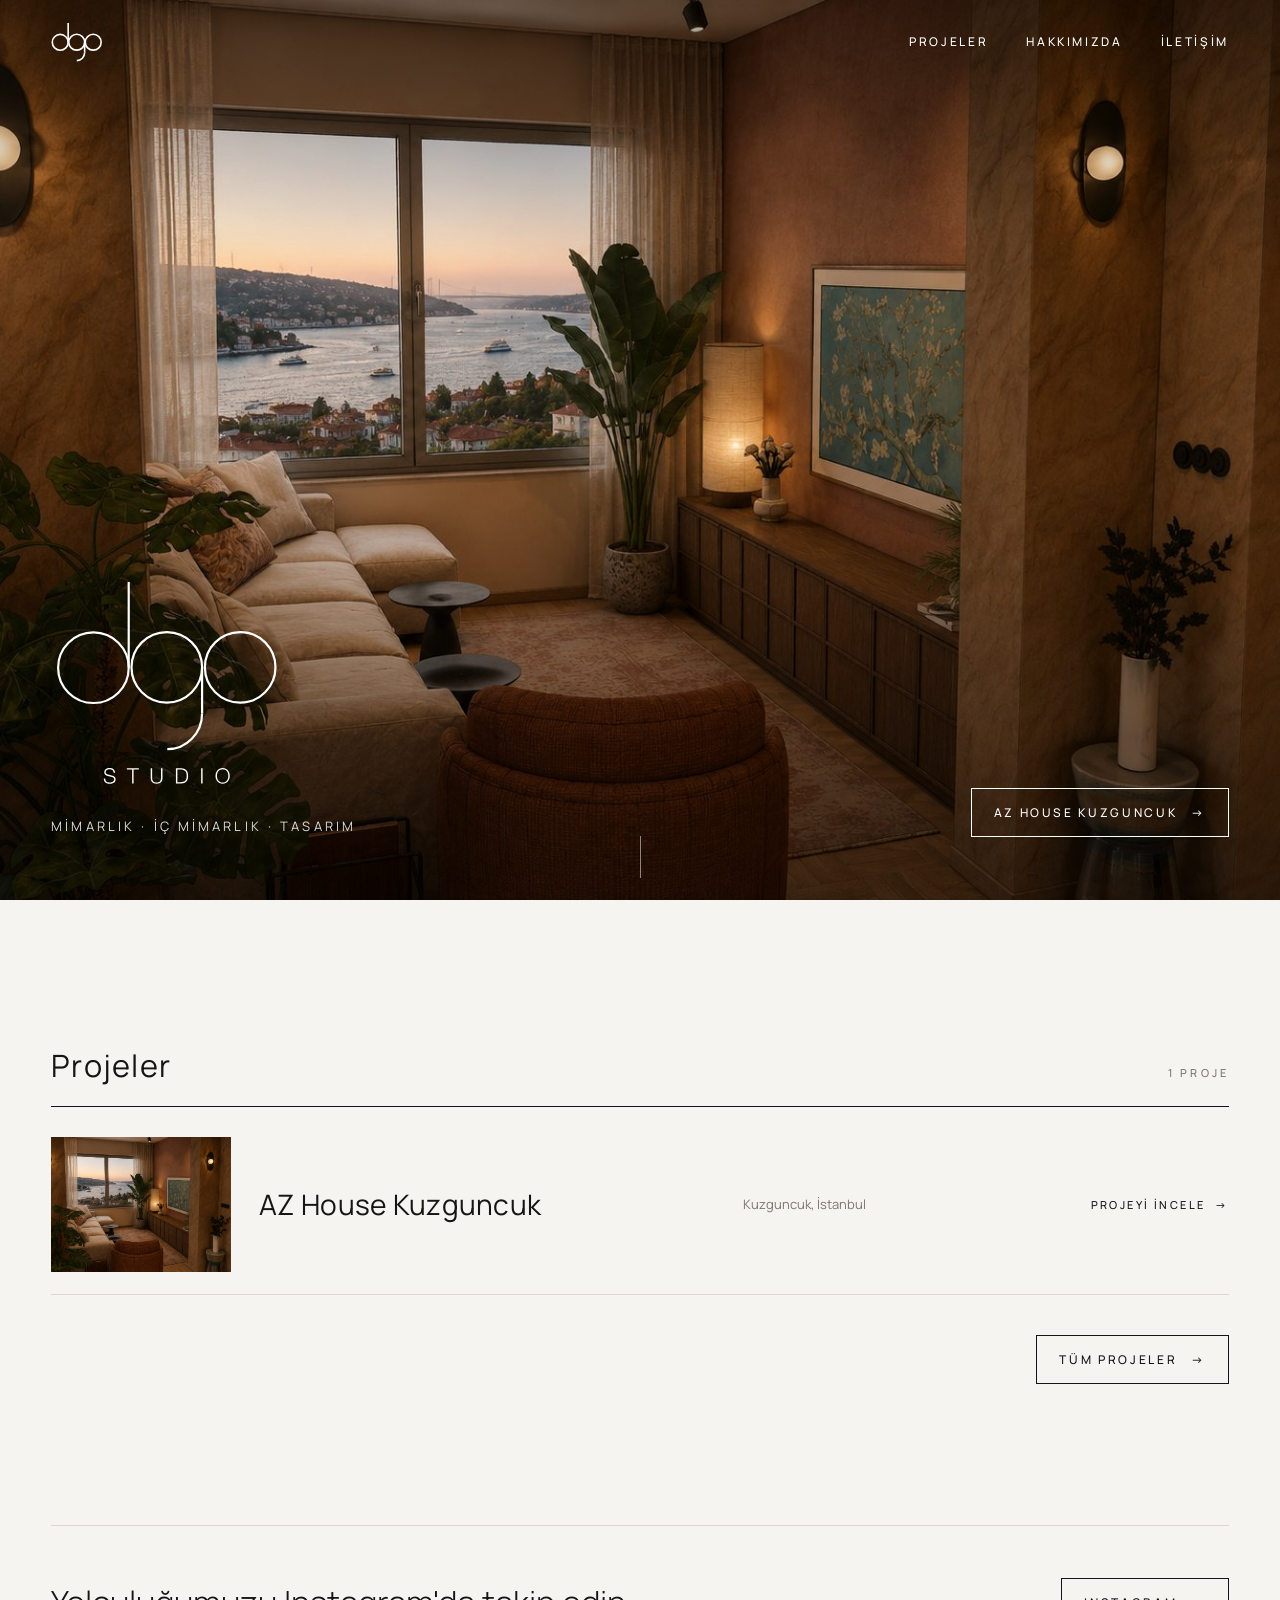
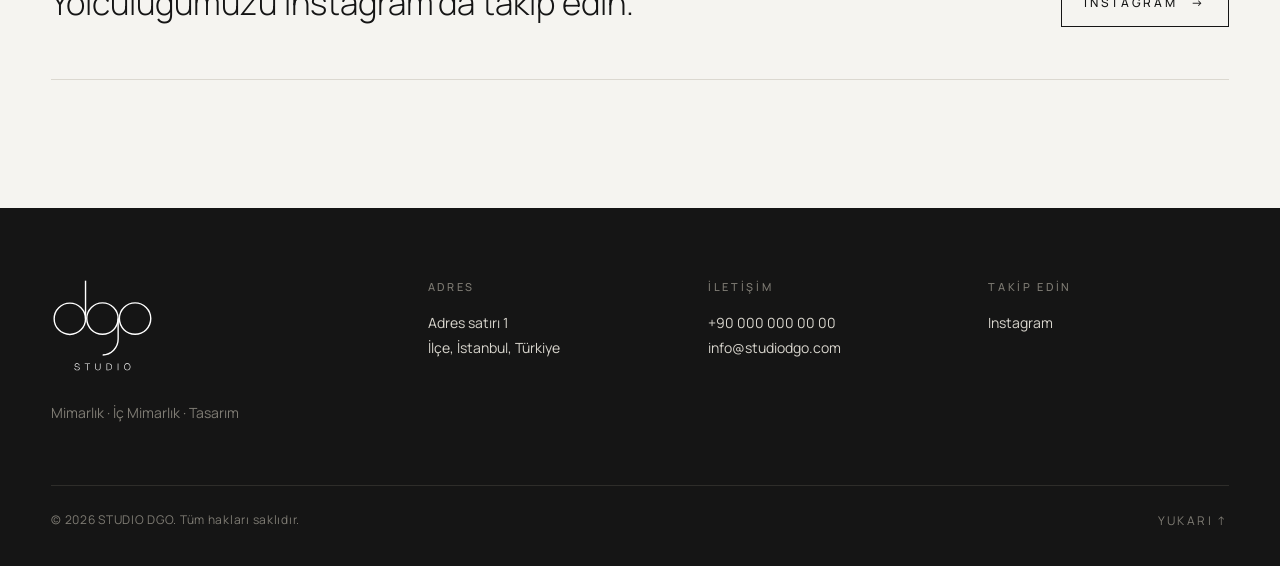
==== index.html @ ff24a087 "Studio DGO web sitesi: ilk sürüm (AZ House Kuzguncuk dahil) Co-Authored-By: Claude Opus 5.5 <noreply" ====
<!DOCTYPE html>
<html lang="tr">
<head>
<meta charset="utf-8">
<meta name="viewport" content="width=device-width, initial-scale=1">
<title>STUDIO DGO | Mimarlık</title>
<meta name="description" content="Studio DGO — Mimarlık, iç mimarlık ve tasarım ofisi.">
<link rel="icon" type="image/svg+xml" href="images/logo-isaret.svg">
<link rel="stylesheet" href="assets/style.css">
</head>
<body data-page="anasayfa">
<main></main>
<script src="assets/icerik.js"></script>
<script src="assets/logo.js"></script>
<script src="assets/site.js"></script>
</body>
</html>
---- assets/style.css ----
@import url('https://fonts.googleapis.com/css2?family=Manrope:wght@300;400;500;600&display=swap');

:root{
  --bg:#f5f4f0;
  --ink:#151515;
  --muted:#7a776f;
  --line:#dbd8d0;
  --ph:#d9d6ce;
  --pad:clamp(20px,4vw,56px);
}
*{box-sizing:border-box;margin:0;padding:0}
html{scroll-behavior:smooth}
body{background:var(--bg);color:var(--ink);font-family:'Manrope',system-ui,sans-serif;font-weight:400;line-height:1.6;-webkit-font-smoothing:antialiased}
a{color:inherit;text-decoration:none}
img{display:block;width:100%;height:100%;object-fit:cover}

/* ---------- görsel yer tutucu ---------- */
.ph{position:relative;overflow:hidden;background:var(--ph)}
.ph::after{content:attr(data-label);position:absolute;inset:0;display:flex;align-items:center;justify-content:center;font-size:11px;letter-spacing:.2em;text-transform:uppercase;color:#a9a59c;z-index:0}
.ph img{position:relative;z-index:1;transition:transform 1.2s cubic-bezier(.2,.7,.2,1),opacity .8s}
.ph img.loading{opacity:0}

/* ---------- header ---------- */
.hdr{position:fixed;top:0;left:0;right:0;z-index:50;display:flex;justify-content:space-between;align-items:center;padding:22px var(--pad);transition:background .4s,color .4s,padding .4s}
.hdr.solid{background:rgba(245,244,240,.94);backdrop-filter:blur(8px);color:var(--ink);padding:16px var(--pad);border-bottom:1px solid var(--line)}
.hdr.over{color:#fff}
.logo{display:block;line-height:0}
.logo svg{height:40px;width:auto;overflow:visible}
.logo svg path[stroke]{stroke-width:1.6px;vector-effect:non-scaling-stroke}
.hdr.solid .logo svg{height:34px}
.hlogo{line-height:0}
.hlogo svg{height:clamp(130px,24vh,250px);width:auto;overflow:visible}
.hlogo svg path[stroke]{stroke-width:2.2px;vector-effect:non-scaling-stroke}
.flogo svg{height:96px}
.flogo svg path[stroke]{stroke-width:1.4px}
.nav{display:flex;gap:38px}
.nav a{font-size:12px;letter-spacing:.22em;font-weight:500;position:relative;padding:4px 0}
.nav a::after{content:"";position:absolute;left:0;bottom:0;height:1px;width:0;background:currentColor;transition:width .35s}
.nav a:hover::after,.nav a.on::after{width:100%}
.burger{display:none;background:none;border:0;color:inherit;cursor:pointer;width:28px;height:18px;position:relative}
.burger span{position:absolute;left:0;right:0;height:1px;background:currentColor;transition:.3s}
.burger span:nth-child(1){top:3px}.burger span:nth-child(2){bottom:3px}
.menu-open .burger span:nth-child(1){top:8px;transform:rotate(45deg)}
.menu-open .burger span:nth-child(2){bottom:9px;transform:rotate(-45deg)}

/* ---------- hero ---------- */
.hero{position:relative;height:100vh;min-height:560px;color:#fff}
.hero .ph{position:absolute;inset:0;background:#2b2a27}
.hero .ph::after{color:#55534d}
.hero::before{content:"";position:absolute;inset:0;z-index:2;background:linear-gradient(180deg,rgba(0,0,0,.35) 0%,rgba(0,0,0,0) 30%,rgba(0,0,0,0) 55%,rgba(0,0,0,.5) 100%)}
.hero-txt{position:absolute;z-index:3;left:var(--pad);right:var(--pad);bottom:clamp(36px,7vh,72px);display:flex;justify-content:space-between;align-items:flex-end;gap:24px;flex-wrap:wrap}
.hero h1{font-weight:300;font-size:clamp(40px,8vw,120px);letter-spacing:.06em;line-height:.95}
.hero .tag{margin-top:14px;font-size:13px;letter-spacing:.24em;text-transform:uppercase;opacity:.85}
.btn{display:inline-flex;align-items:center;gap:14px;font-size:12px;letter-spacing:.22em;text-transform:uppercase;font-weight:500;border:1px solid currentColor;padding:14px 22px;transition:background .3s,color .3s}
.hero .btn:hover{background:#fff;color:var(--ink)}
.btn .ar{transition:transform .3s}.btn:hover .ar{transform:translateX(5px)}
.scroll-cue{position:absolute;z-index:3;left:50%;bottom:22px;width:1px;height:42px;background:rgba(255,255,255,.5);overflow:hidden}
.scroll-cue::after{content:"";position:absolute;left:0;top:-42px;width:1px;height:42px;background:#fff;animation:cue 2.2s infinite}
@keyframes cue{to{top:42px}}

/* ---------- genel bölüm ---------- */
.wrap{padding:0 var(--pad)}
.sec{padding-top:clamp(70px,11vw,150px);padding-bottom:clamp(70px,11vw,150px)}
.eyebrow{font-size:11px;letter-spacing:.28em;text-transform:uppercase;color:var(--muted);font-weight:500}
.sec-head{display:flex;justify-content:space-between;align-items:baseline;border-bottom:1px solid var(--ink);padding-bottom:16px;margin-bottom:8px}
.sec-head h2{font-weight:400;font-size:clamp(22px,2.4vw,32px);letter-spacing:.04em}
.page-top{padding-top:clamp(130px,18vh,200px)}
.page-title{font-weight:300;font-size:clamp(40px,7vw,96px);letter-spacing:.03em;line-height:1}

/* ---------- ana sayfa proje listesi ---------- */
.plist{list-style:none}
.prow{display:grid;grid-template-columns:180px 1fr 140px 120px 170px;align-items:center;gap:28px;padding:22px 0;border-bottom:1px solid var(--line);transition:padding .4s}
.prow .ph{aspect-ratio:4/3}
.prow .nm{font-size:clamp(20px,2.2vw,30px);font-weight:400;letter-spacing:.01em;transition:transform .4s}
.prow .meta{font-size:13px;color:var(--muted)}
.prow .go{justify-self:end;font-size:11px;letter-spacing:.22em;text-transform:uppercase;font-weight:500;display:flex;gap:10px;align-items:center}
.prow .go .ar{transition:transform .3s}
.prow:hover .ph img{transform:scale(1.06)}
.prow:hover .nm{transform:translateX(8px)}
.prow:hover .go .ar{transform:translateX(5px)}
.all-link{display:flex;justify-content:flex-end;margin-top:40px}
.all-link .btn:hover{background:var(--ink);color:var(--bg)}

/* ---------- proje ızgarası ---------- */
.filters{display:flex;gap:26px;flex-wrap:wrap;margin:44px 0 36px}
.filters button{background:none;border:0;font:inherit;font-size:12px;letter-spacing:.2em;text-transform:uppercase;color:var(--muted);cursor:pointer;padding:4px 0;border-bottom:1px solid transparent;transition:.3s}
.filters button.on,.filters button:hover{color:var(--ink);border-color:var(--ink)}
.pgrid{display:grid;grid-template-columns:repeat(2,1fr);gap:clamp(28px,4vw,64px) clamp(20px,3vw,44px)}
.card .ph{aspect-ratio:4/3}
.card:nth-child(4n+2),.card:nth-child(4n+3){}
.card:hover .ph img{transform:scale(1.05)}
.card-b{display:flex;justify-content:space-between;align-items:baseline;margin-top:16px;gap:16px}
.card-b h3{font-weight:400;font-size:20px}
.card-b span{font-size:13px;color:var(--muted);white-space:nowrap}
.card .cat{font-size:11px;letter-spacing:.2em;text-transform:uppercase;color:var(--muted);margin-top:4px}
.card.hide{display:none}

/* ---------- proje detay ---------- */
.d-hero{height:88vh;min-height:480px}
.d-hero .ph{height:100%}
.d-head{display:grid;grid-template-columns:1.3fr 1fr;gap:clamp(30px,6vw,100px);padding:clamp(50px,8vw,100px) 0 clamp(40px,6vw,80px)}
.d-head h1{font-weight:300;font-size:clamp(36px,5vw,72px);line-height:1.02;letter-spacing:.02em}
.facts{display:grid;grid-template-columns:1fr 1fr;gap:22px 30px;align-self:end}
.facts dt{font-size:11px;letter-spacing:.24em;text-transform:uppercase;color:var(--muted);margin-bottom:4px}
.facts dd{font-size:15px}
.d-text{display:grid;grid-template-columns:1.3fr 1fr;gap:clamp(30px,6vw,100px);padding-bottom:clamp(60px,8vw,110px)}
.d-text .body p{font-size:clamp(16px,1.25vw,19px);font-weight:300;line-height:1.75;margin-bottom:1.2em;max-width:62ch}
.d-text .credit{font-size:13px;color:var(--muted);align-self:start;border-top:1px solid var(--line);padding-top:16px}
.gallery{margin-bottom:clamp(70px,10vw,140px);display:grid;grid-template-columns:1fr 1fr;gap:clamp(12px,1.6vw,24px)}
.gallery .ph{aspect-ratio:5/4;cursor:zoom-in}
.gallery .ph.wide{aspect-ratio:16/9}
.gallery .ph.wide.ok{aspect-ratio:auto}
.gallery .ph.wide.ok img{height:auto}
.next{display:block;border-top:1px solid var(--ink);padding:40px 0 clamp(60px,8vw,100px)}
.next .nm{font-weight:300;font-size:clamp(32px,6vw,84px);line-height:1.05;display:flex;justify-content:space-between;align-items:center;gap:20px;margin-top:10px}
.next .ar{transition:transform .4s}
.next:hover .ar{transform:translateX(12px)}

/* lightbox */
.lb{position:fixed;inset:0;z-index:100;background:rgba(15,15,14,.96);display:none;align-items:center;justify-content:center;padding:4vw}
.lb.open{display:flex}
.lb img{max-width:100%;max-height:100%;width:auto;height:auto;object-fit:contain}
.lb button{position:absolute;background:none;border:0;color:#fff;font:inherit;font-size:13px;letter-spacing:.2em;cursor:pointer;padding:16px}
.lb .x{top:10px;right:14px}.lb .pv{left:10px;top:50%}.lb .nx{right:10px;top:50%}

/* ---------- hakkımızda ---------- */
.about{display:grid;grid-template-columns:1fr 1.4fr;gap:clamp(30px,6vw,110px);margin-top:clamp(50px,7vw,90px)}
.about .lead{font-size:clamp(20px,2vw,28px);font-weight:300;line-height:1.45}
.about .body p{font-weight:300;font-size:17px;line-height:1.8;margin-bottom:1.2em;color:#2c2b28}
.team{display:grid;grid-template-columns:repeat(auto-fill,minmax(220px,1fr));gap:32px;margin-top:40px}
.team .ph{aspect-ratio:3/4;margin-bottom:14px}
.team h4{font-weight:500;font-size:16px}.team span{font-size:13px;color:var(--muted)}

/* ---------- iletişim ---------- */
.contact{display:grid;grid-template-columns:repeat(3,1fr);gap:40px;margin-top:clamp(50px,7vw,90px);border-top:1px solid var(--ink);padding-top:30px}
.contact .v{font-size:clamp(17px,1.5vw,21px);font-weight:300;margin-top:10px;line-height:1.55}
.contact a.v:hover{text-decoration:underline;text-underline-offset:4px}
.map{margin-top:60px;aspect-ratio:21/9;filter:grayscale(1) contrast(1.05)}
.map iframe{width:100%;height:100%;border:0}

/* ---------- instagram şeridi ---------- */
.insta{display:flex;justify-content:space-between;align-items:center;gap:24px;flex-wrap:wrap;border-top:1px solid var(--line);border-bottom:1px solid var(--line);padding:50px 0}
.insta p{font-size:clamp(22px,2.6vw,36px);font-weight:300}
.insta .btn:hover{background:var(--ink);color:var(--bg)}

/* ---------- footer ---------- */
.ftr{padding:70px var(--pad) 34px;background:var(--ink);color:#d8d5cd}
.ftr-top{display:grid;grid-template-columns:1.4fr 1fr 1fr 1fr;gap:40px;padding-bottom:60px}
.ftr .logo{color:#fff;display:inline-block}
.ftr h5{font-size:11px;letter-spacing:.24em;text-transform:uppercase;color:#7f7c74;font-weight:500;margin-bottom:14px}
.ftr p,.ftr a{font-size:14px;line-height:1.8}
.ftr a:hover{color:#fff}
.ftr-bot{display:flex;justify-content:space-between;border-top:1px solid #2e2d2a;padding-top:24px;font-size:12px;color:#7f7c74;letter-spacing:.06em}
.ftr-bot a{font-size:12px;letter-spacing:.2em;text-transform:uppercase}

/* ---------- görünme animasyonu ---------- */
.rv{opacity:0;transform:translateY(24px);transition:opacity .9s ease,transform .9s cubic-bezier(.2,.7,.2,1)}
.rv.in{opacity:1;transform:none}

/* ---------- mobil ---------- */
@media (max-width:900px){
  .nav{position:fixed;inset:0;background:var(--bg);color:var(--ink);flex-direction:column;justify-content:center;align-items:center;gap:30px;opacity:0;pointer-events:none;transition:opacity .35s}
  .nav a{font-size:20px}
  .menu-open .nav{opacity:1;pointer-events:auto}
  .menu-open .hdr{color:var(--ink)}
  .burger{display:block;z-index:60}
  .prow{grid-template-columns:110px 1fr;gap:6px 18px;padding:18px 0}
  .prow .ph{grid-row:1/5;align-self:start}
  .prow .ph::after{content:""}
  .prow .meta,.prow .go{justify-self:start;font-size:12px}
  .pgrid{grid-template-columns:1fr}
  .d-head,.d-text,.about{grid-template-columns:1fr}
  .gallery{grid-template-columns:1fr}
  .gallery .ph.ok,.gallery .ph.wide.ok{aspect-ratio:auto}
  .gallery .ph.ok img{height:auto}
  .contact{grid-template-columns:1fr}
  .ftr-top{grid-template-columns:1fr 1fr}
  .ftr-bot{flex-direction:column;gap:12px}
}
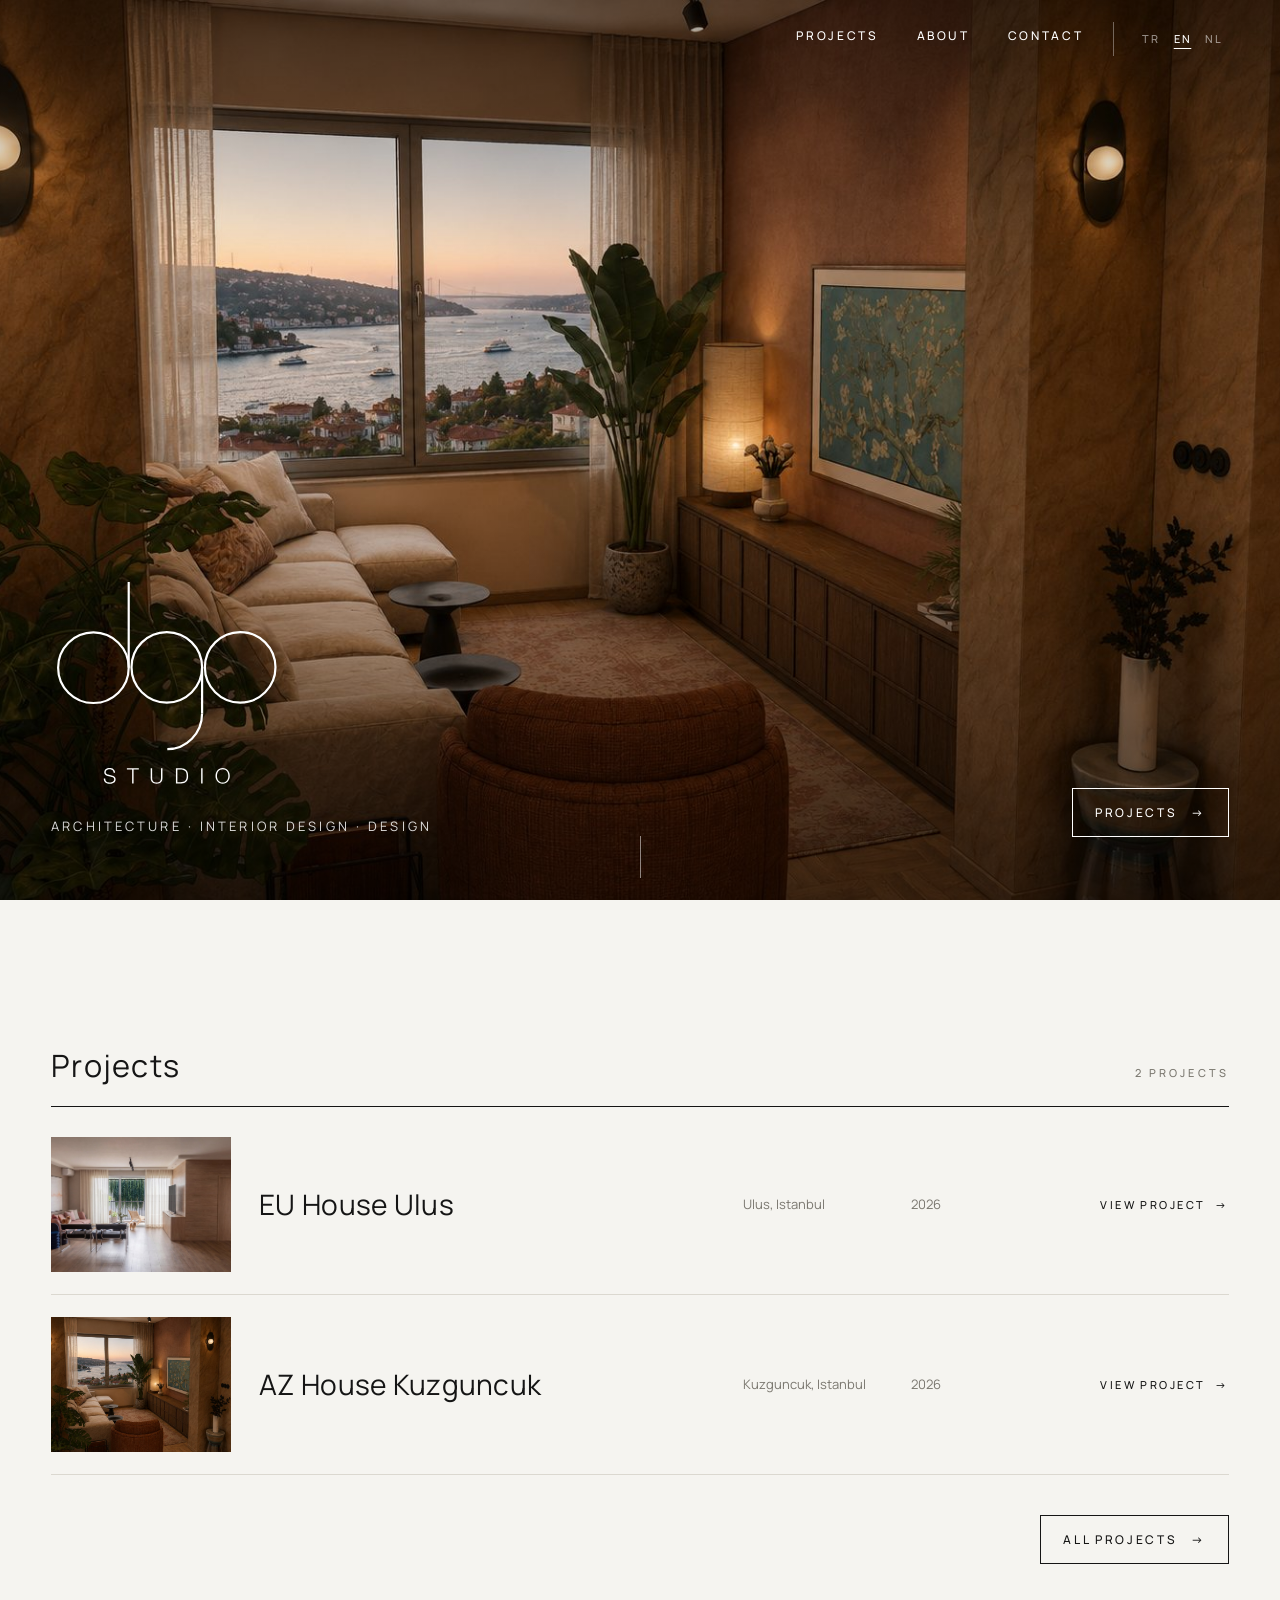
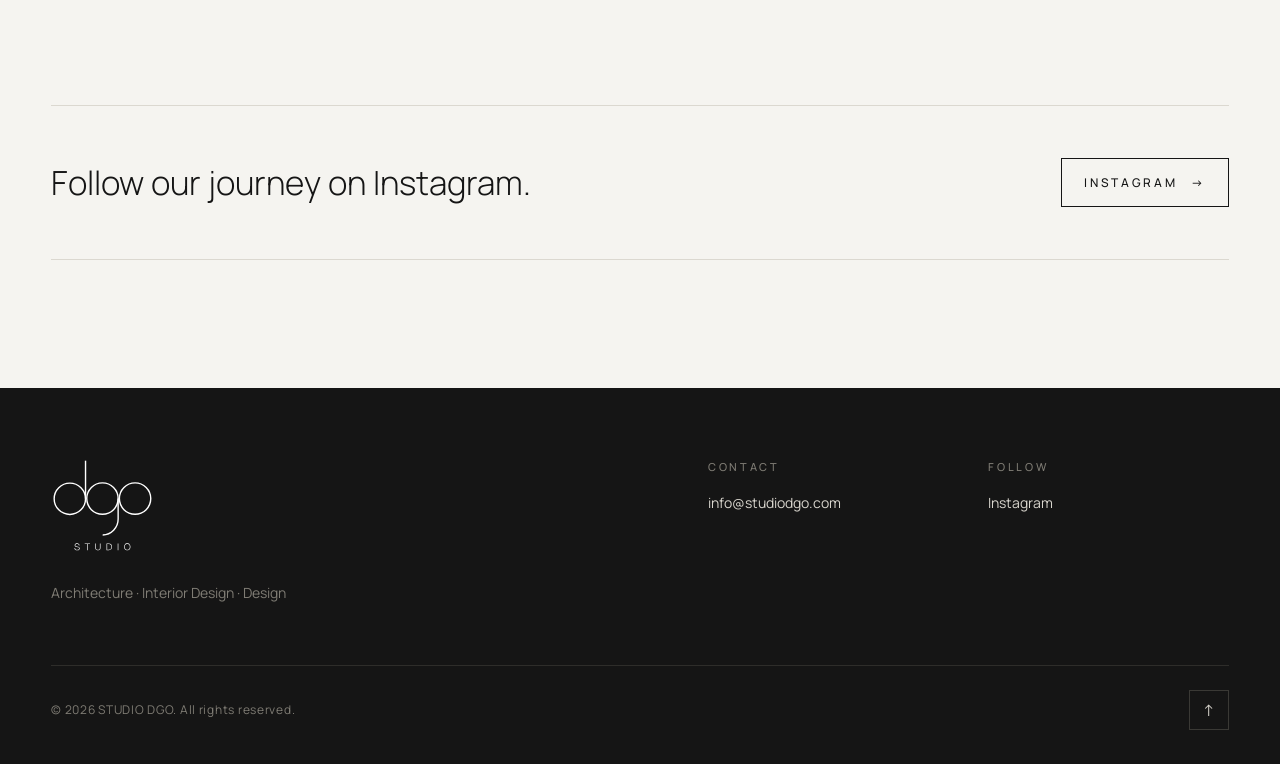
==== commit 451ecd06: "Site her yeni ziyarette İngilizce açılıyor Co-Authored-By: Claude Opus 5.5 <noreply@anthropic.com> C" ====
--- a/index.html
+++ b/index.html
@@ -1,5 +1,5 @@
 <!DOCTYPE html>
-<html lang="tr">
+<html lang="en">
 <head>
 <meta charset="utf-8">
 <meta name="viewport" content="width=device-width, initial-scale=1">
--- a/assets/style.css
+++ b/assets/style.css
@@ -22,21 +22,33 @@
 
 /* ---------- header ---------- */
 .hdr{position:fixed;top:0;left:0;right:0;z-index:50;display:flex;justify-content:space-between;align-items:center;padding:22px var(--pad);transition:background .4s,color .4s,padding .4s}
-.hdr.solid{background:rgba(245,244,240,.94);backdrop-filter:blur(8px);color:var(--ink);padding:16px var(--pad);border-bottom:1px solid var(--line)}
+.hdr.solid{background:rgba(245,244,240,.97);color:var(--ink);padding:14px var(--pad);border-bottom:1px solid var(--line)}
 .hdr.over{color:#fff}
 .logo{display:block;line-height:0}
-.logo svg{height:40px;width:auto;overflow:visible}
+.logo svg{height:52px;width:auto;overflow:visible}
 .logo svg path[stroke]{stroke-width:1.6px;vector-effect:non-scaling-stroke}
-.hdr.solid .logo svg{height:34px}
+.hdr.solid .logo svg{height:48px}
 .hlogo{line-height:0}
 .hlogo svg{height:clamp(130px,24vh,250px);width:auto;overflow:visible}
 .hlogo svg path[stroke]{stroke-width:2.2px;vector-effect:non-scaling-stroke}
 .flogo svg{height:96px}
+.plogo{display:block;width:max-content;line-height:0;color:var(--ink);margin-bottom:clamp(36px,5vw,64px)}
+.plogo svg{height:clamp(90px,10vw,130px);width:auto;overflow:visible}
+.plogo svg path[stroke]{stroke-width:1.5px;vector-effect:non-scaling-stroke}
+.plogo:hover{opacity:.7}
+.mlogo{display:none!important}
+.mlogo svg{height:120px;width:auto;overflow:visible}
+.mlogo svg path[stroke]{stroke-width:1.5px;vector-effect:non-scaling-stroke}
+.mlogo::after{display:none}
 .flogo svg path[stroke]{stroke-width:1.4px}
 .nav{display:flex;gap:38px}
 .nav a{font-size:12px;letter-spacing:.22em;font-weight:500;position:relative;padding:4px 0}
 .nav a::after{content:"";position:absolute;left:0;bottom:0;height:1px;width:0;background:currentColor;transition:width .35s}
 .nav a:hover::after,.nav a.on::after{width:100%}
+.langs{display:flex;align-items:center;gap:2px;margin-left:-8px;padding-left:22px;border-left:1px solid currentColor;border-left-color:color-mix(in srgb,currentColor 35%,transparent)}
+.langs button{background:none;border:0;color:inherit;font:inherit;font-size:11px;letter-spacing:.16em;font-weight:500;padding:8px 6px;cursor:pointer;opacity:.55;transition:opacity .25s}
+.langs button:hover{opacity:1}
+.langs button.on{opacity:1;text-decoration:underline;text-underline-offset:5px}
 .burger{display:none;background:none;border:0;color:inherit;cursor:pointer;width:28px;height:18px;position:relative}
 .burger span{position:absolute;left:0;right:0;height:1px;background:currentColor;transition:.3s}
 .burger span:nth-child(1){top:3px}.burger span:nth-child(2){bottom:3px}
@@ -127,11 +139,17 @@
 .about{display:grid;grid-template-columns:1fr 1.4fr;gap:clamp(30px,6vw,110px);margin-top:clamp(50px,7vw,90px)}
 .about .lead{font-size:clamp(20px,2vw,28px);font-weight:300;line-height:1.45}
 .about .body p{font-weight:300;font-size:17px;line-height:1.8;margin-bottom:1.2em;color:#2c2b28}
-.team{display:grid;grid-template-columns:repeat(auto-fill,minmax(220px,1fr));gap:32px;margin-top:40px}
+.team{display:grid;grid-template-columns:repeat(auto-fill,minmax(220px,1fr));gap:32px;margin-top:clamp(50px,6vw,80px);border-top:1px solid var(--line);padding-top:28px}
+.motto{margin-top:clamp(80px,10vw,140px);border-top:1px solid var(--ink);padding-top:28px}
+.motto p{font-size:clamp(26px,3.4vw,48px);font-weight:300;line-height:1.2;margin-top:12px;letter-spacing:.01em}
 .team .ph{aspect-ratio:3/4;margin-bottom:14px}
 .team h4{font-weight:500;font-size:16px}.team span{font-size:13px;color:var(--muted)}
 
 /* ---------- iletişim ---------- */
+.contact-title{font-weight:300;font-size:clamp(30px,3.6vw,48px);line-height:1.15;letter-spacing:.01em;margin:14px 0 0}
+.contact-intro{max-width:620px;font-size:clamp(16px,1.3vw,19px);font-weight:300;line-height:1.75;color:#2c2b28;margin:22px 0 0}
+.contact-btn{margin-top:32px}
+.contact-btn:hover{background:var(--ink);color:var(--bg)}
 .contact{display:grid;grid-template-columns:repeat(3,1fr);gap:40px;margin-top:clamp(50px,7vw,90px);border-top:1px solid var(--ink);padding-top:30px}
 .contact .v{font-size:clamp(17px,1.5vw,21px);font-weight:300;margin-top:10px;line-height:1.55}
 .contact a.v:hover{text-decoration:underline;text-underline-offset:4px}
@@ -150,8 +168,9 @@
 .ftr h5{font-size:11px;letter-spacing:.24em;text-transform:uppercase;color:#7f7c74;font-weight:500;margin-bottom:14px}
 .ftr p,.ftr a{font-size:14px;line-height:1.8}
 .ftr a:hover{color:#fff}
-.ftr-bot{display:flex;justify-content:space-between;border-top:1px solid #2e2d2a;padding-top:24px;font-size:12px;color:#7f7c74;letter-spacing:.06em}
-.ftr-bot a{font-size:12px;letter-spacing:.2em;text-transform:uppercase}
+.ftr-bot{display:flex;justify-content:space-between;align-items:center;border-top:1px solid #2e2d2a;padding-top:24px;font-size:12px;color:#7f7c74;letter-spacing:.06em}
+.totop{background:none;border:1px solid #3a3935;color:#d8d5cd;width:40px;height:40px;font-size:16px;cursor:pointer;transition:.3s;font-family:inherit}
+.totop:hover{background:#d8d5cd;color:var(--ink);border-color:#d8d5cd}
 
 /* ---------- görünme animasyonu ---------- */
 .rv{opacity:0;transform:translateY(24px);transition:opacity .9s ease,transform .9s cubic-bezier(.2,.7,.2,1)}
@@ -159,11 +178,14 @@
 
 /* ---------- mobil ---------- */
 @media (max-width:900px){
-  .nav{position:fixed;inset:0;background:var(--bg);color:var(--ink);flex-direction:column;justify-content:center;align-items:center;gap:30px;opacity:0;pointer-events:none;transition:opacity .35s}
+  .nav{position:fixed;inset:0;height:100vh;z-index:55;background:var(--bg);color:var(--ink);flex-direction:column;justify-content:center;align-items:center;gap:30px;opacity:0;pointer-events:none;transition:opacity .35s}
   .nav a{font-size:20px}
   .menu-open .nav{opacity:1;pointer-events:auto}
   .menu-open .hdr{color:var(--ink)}
   .burger{display:block;z-index:60}
+  .mlogo{display:block!important;line-height:0;margin-bottom:24px}
+  .langs{margin:18px 0 0;padding:18px 0 0;border-left:0;border-top:1px solid var(--line)}
+  .langs button{font-size:14px;padding:10px 12px}
   .prow{grid-template-columns:110px 1fr;gap:6px 18px;padding:18px 0}
   .prow .ph{grid-row:1/5;align-self:start}
   .prow .ph::after{content:""}
